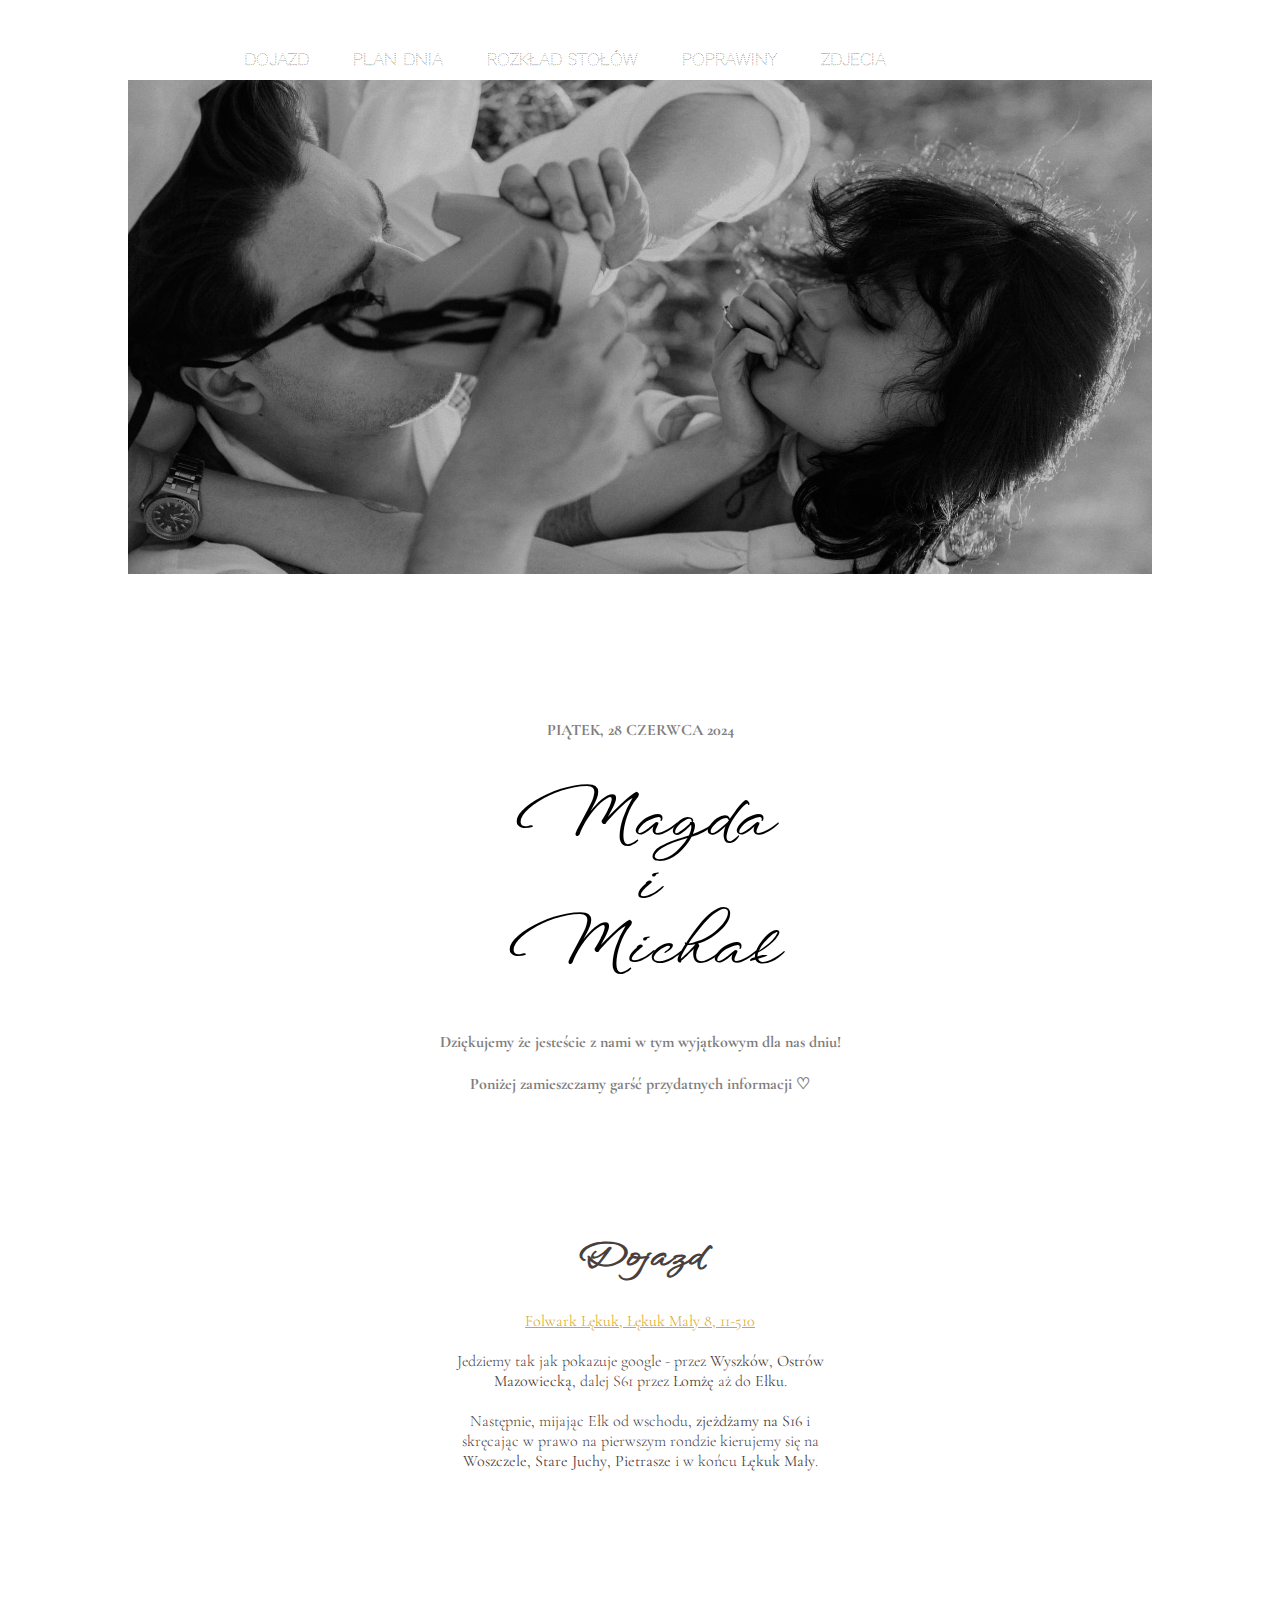
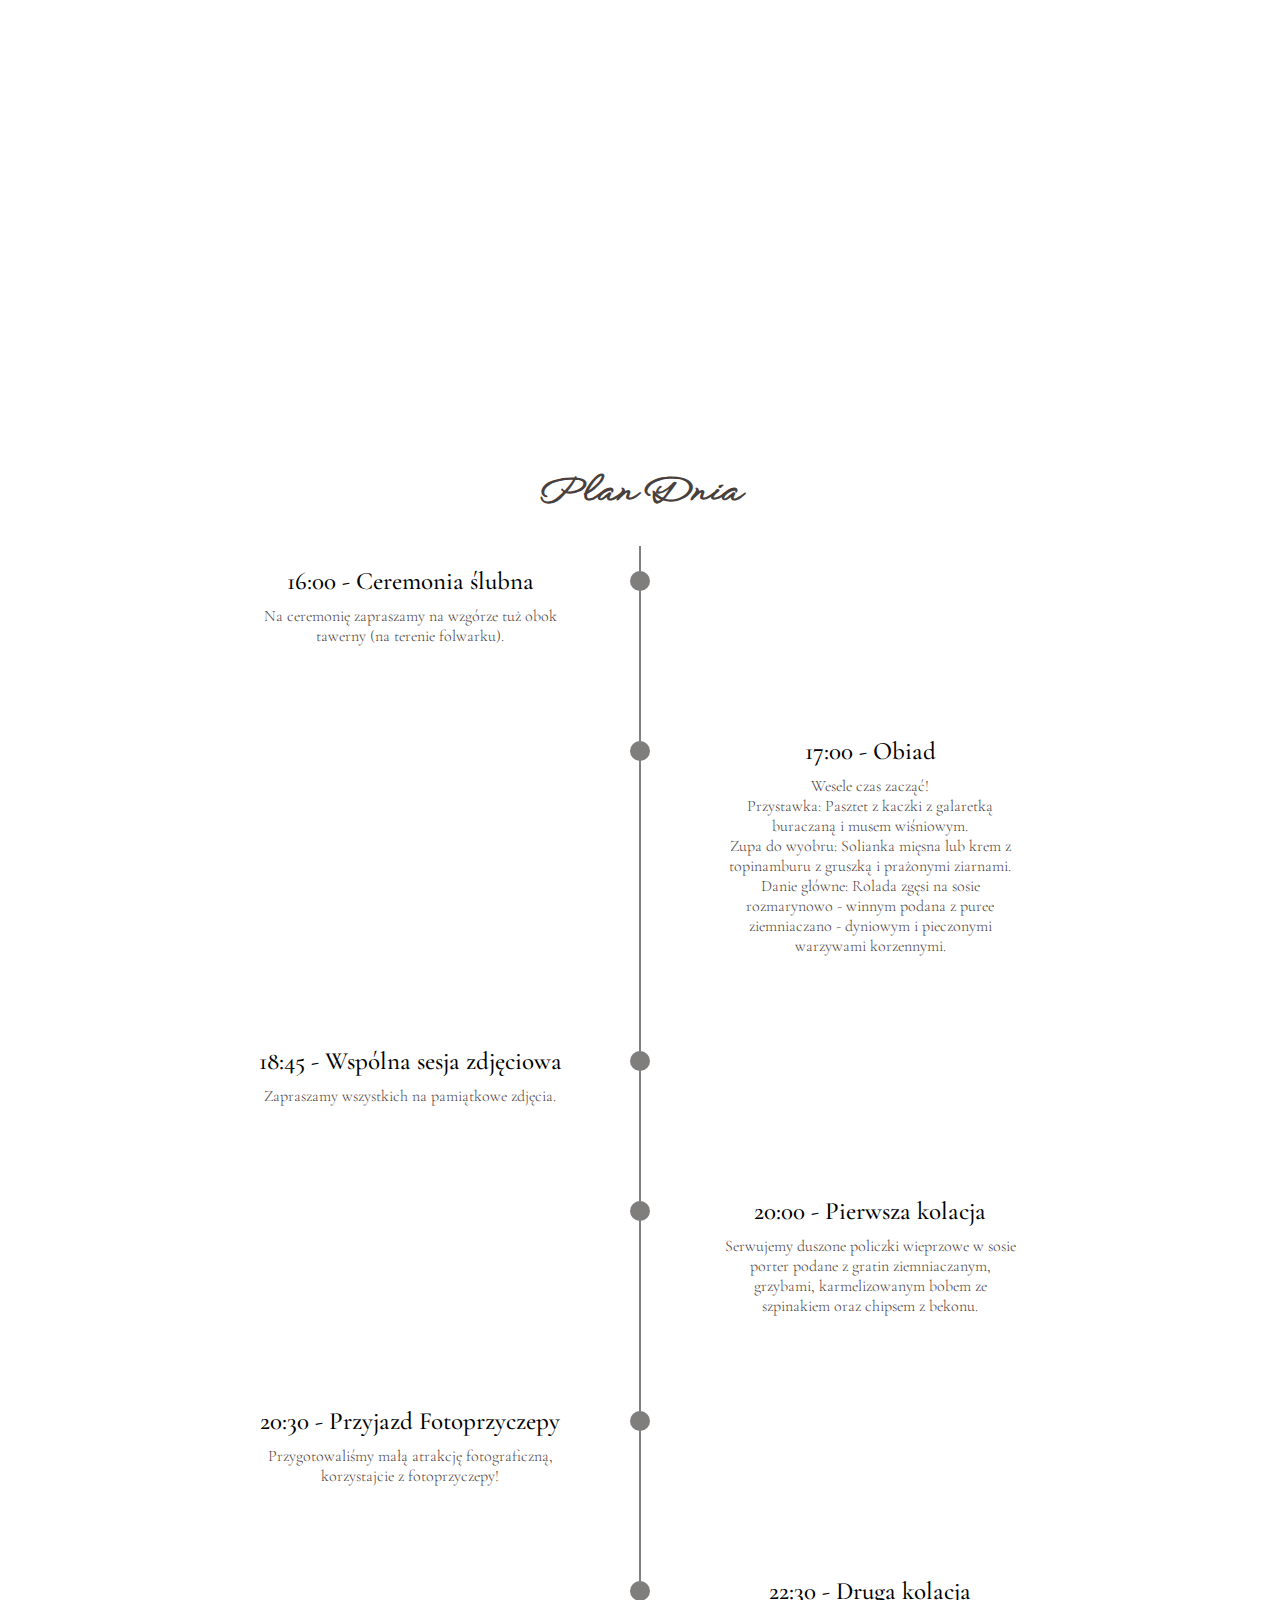
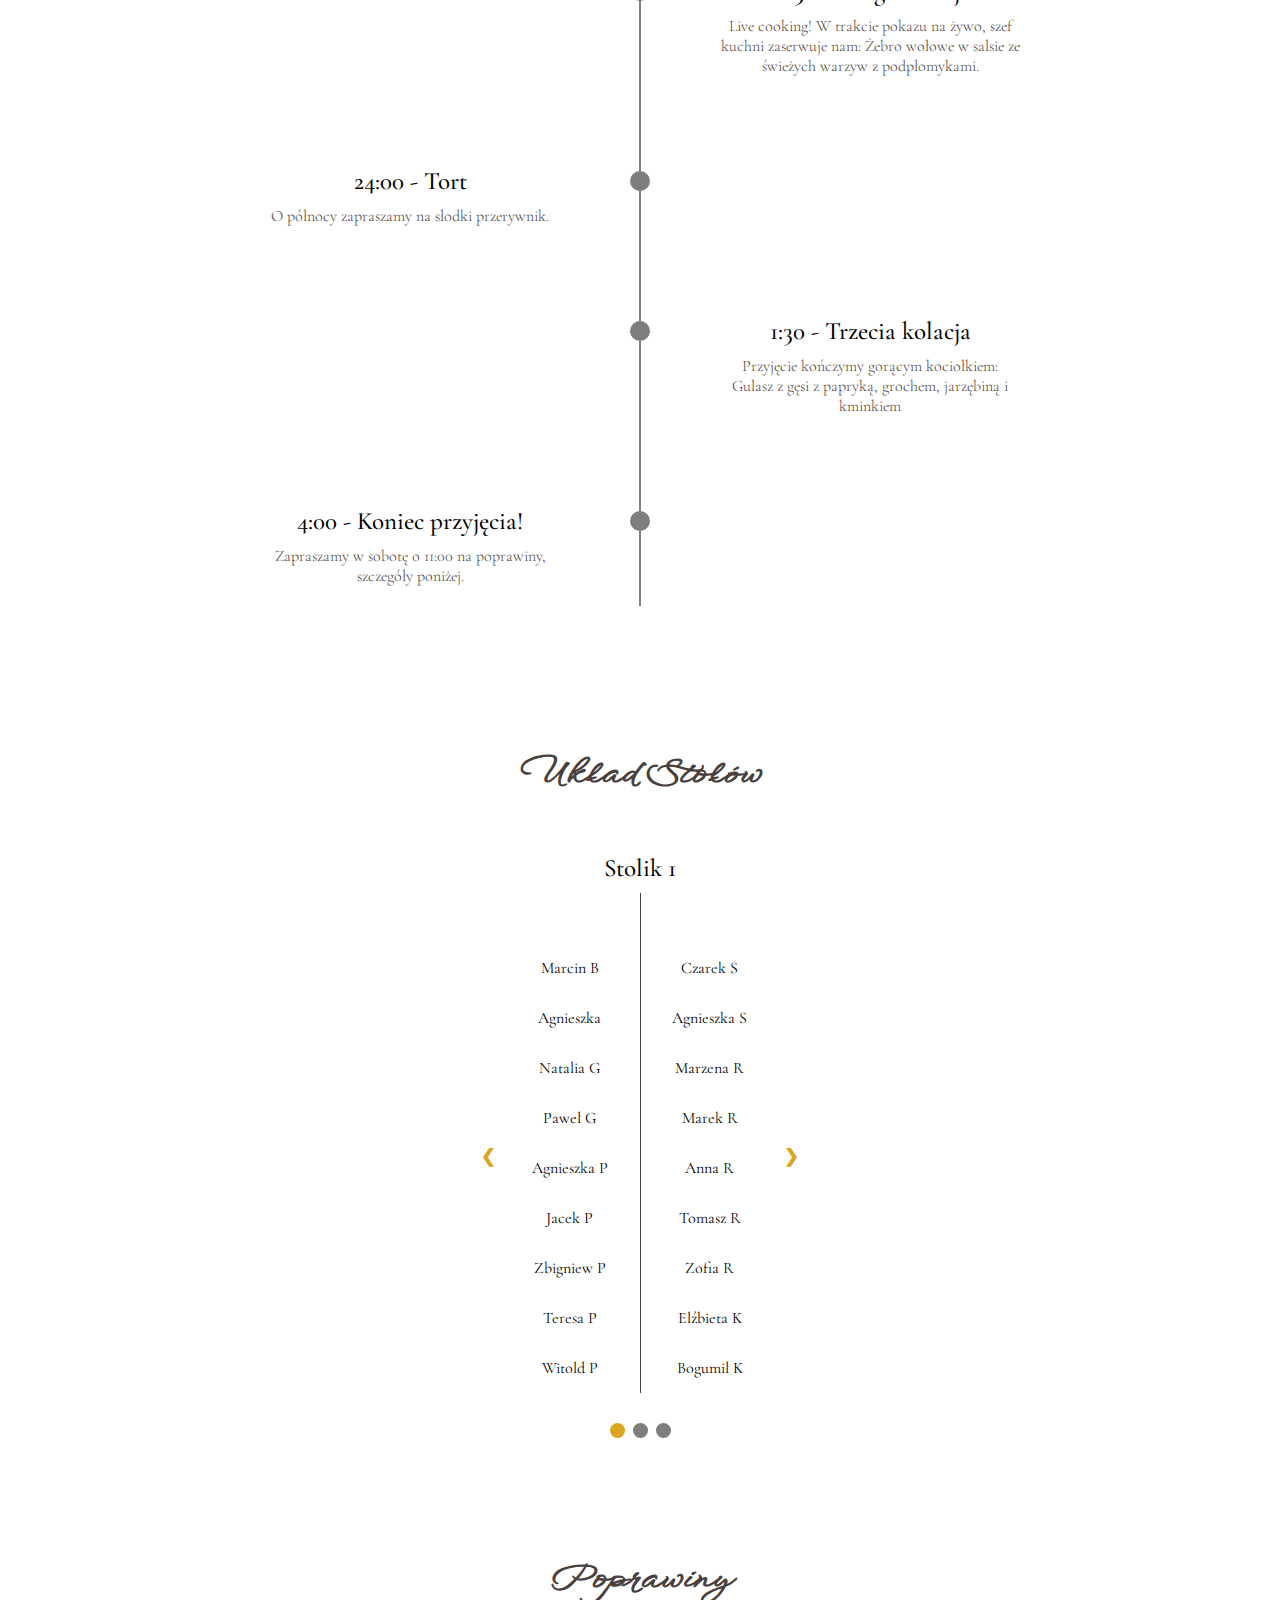
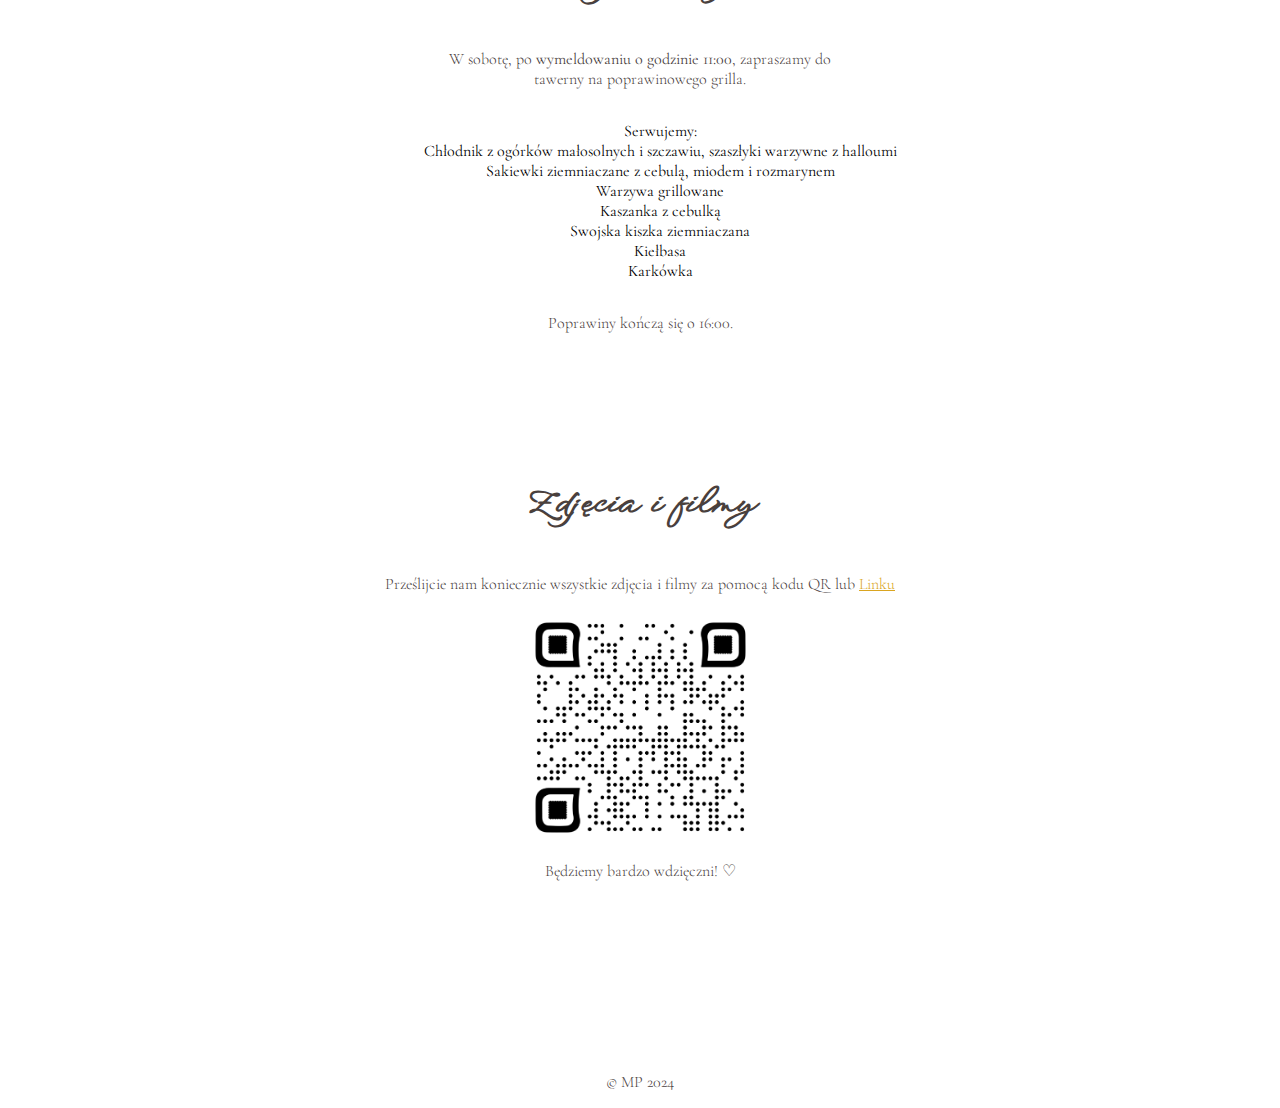
==== index.html @ 9e9f3f03 "first commit" ====
<!DOCTYPE html>
<html lang="en">
<head>
    <meta charset="UTF-8">
    <meta name="viewport" content="width=device-width, initial-scale=1.0">
    <title>Magda & Michał</title>
    <link href="style.css" rel="stylesheet">

</head>
<body>

    <header>

        <header-top>

            <nav>
                <a href="#directions">Dojazd</a>
                <a href="#plan">Plan dnia</a>
                <a href="#tables">Rozkład stołów</a>
                <!-- <a href="#menu">Menu</a> -->
                <a href="#afterparty">Poprawiny</a>
                <!-- <a href="#beforeparty">Dzien wczesniej</a> -->
                <a href="#media">Zdjecia</a>
                <!-- <a href="#contact">Kontakt</a> -->
            </nav>

        </header-top>

        <img src="img/wedding2.jpeg" alt="top-photo" id="top-photo">
        
    </header>

    <main>

        <hr>

        <section id="home">
            <object type="text/html" data="home.html" width="100%" height="400px"></object>
        </section>

        <hr>

        <section id="directions">
            <object type="text/html" data="directions.html" width="100%" max-width=500px height="730px"></object>
        </section>

        <hr style="visibility: hidden;">

        <section id="plan">
            <h2>Plan Dnia</h2>
            <object type="text/html" data="timeline/plan.html" width="100%" height=1670px></object>
        </section>

        <hr style="visibility: hidden;">



        <section id="tables">
            <object type="text/html" data="tables/tables.html" width="400px" height="800px" min-height="800px"></object>
        </section>

        <section id="afterparty">
            <object type="text/html" data="afterparty.html" width="100%" height="500px"></object>
        </section>

        <section id="media">
            <object type="text/html" data="media.html" width="100%" height="600px"></object>
        </section>

        <!-- <section id="beforeparty">
            <object type="text/html" data="beforeparty.html" width="100%" height="600px"></object>
        </section> -->

        <!-- <section id="contact">
            <object type="text/html" data="contact.html" width="100%" height="600px"></object>
        </section> -->

    </main>
    <footer>
        <p>© MP 2024 </p>
    </footer>
</body>
</html>
---- style.css ----
@import url('https://fonts.googleapis.com/css2?family=Bodoni+Moda:opsz,wght@6..96,400;6..96,700&family=Codystar&family=Cormorant+Garamond&family=Roboto+Mono:wght@300;500&family=WindSong:wght@400;500&display=swap');

:root {
    --main-color: black;
    --second-color: goldenrod;
    --third-color: rgb(73, 64, 61);
    --third-color-light: rgb(128, 125, 125);

    --font-color-main: black;
    --font-color-bright: white;
    --font-color-second: rgb(73, 64, 61);
    --font-color-third: rgb(128, 125, 125);

    --main-bg-color: #ffffff;

    --font-type-main: Cormorant Garamond;
    --font-type-handwriting: WindSong;
    --font-type-special: Codystar;

    --font-size-medium: 16px;
    --font-size-giant: 2em;
    --font-size-small: 14px;
    --font-size-large: 25px;
    --font-size-larger: 35px;
}


hr {
    width: 10%;
    border-color: var(--font-second);
    margin-top: 50px;
    margin-bottom: 50px;
    border: 0.5px solid var(--font-third);
}

body {
    font-family: var(--font-type-main);
    margin: 0;
    padding: 0;
    text-align: center;
    margin: 0 auto;
    overflow-x: hidden; /*this works, prevents vertical scroll*/
}



header-top {
    display: flex;
    justify-content: space-between;
    align-items: center;
    max-width: 65%;
    margin: 0 auto; /* Center the header */
    background-color: var(--main-bg-color);
    margin-top: 40px;
}

header-top h1 {
    font-family: var(--font-type-handwriting);
}

header-top, footer {
    background-color: var(--main-bg-color);
    text-align: center;
}

nav {
    text-align: center;
    padding: 10px 0;
}

nav a {
    font-family: var(--font-type-special);
    font-weight: 400;
    font-size: var(--font-size-medium);
    color: var(--main-color);
    text-decoration: none;
    padding: 0 20px;
    opacity: 1; /* Set initial opacity */
}

nav a:hover {
    transform: scale(1.2);
    color: var(--second-color);
}

#top-photo {
    max-width: 80%;
    min-width: 400px;
}

main {
    padding: 20px;
}

h1 {
    color: var(--main-color);
    margin: 50px 0;

}

h2 {
    color: var(--third-color);
    font-family: var(--font-type-handwriting);
    font-size: var(--font-size-larger);
}

h3 {
    font-weight: 500;
    font-size: var(--font-size-large);
    line-height: 30px;
    margin-bottom: 10px;
    font-family: var(--font-type-main);
}

h4 {
    color: var(--third-color-light);
}

p {
    color: var(--third-color);
    font-size: var(--font-size-medium);
    line-height: 20px;
    font-weight: 300;
    /* max-width: 400px; */
}

ul {
    list-style-type: none;
}

object {
    min-width: 360px;
    overflow: hidden; /* Prevent inner scrolling */
}

#directions p {
    max-width: 400px;
    margin: 0 auto; /* Center the paragraphs */
  }

#directions a:link, #media a:link {
    color: var(--second-color);
}

#directions a:visited, #media a:visited {
    color: var(--second-color);
}


#plan {
    overflow-y: hidden;
}

.timeline-content p {
    max-width: 300px;
    margin: 0 auto; /* Center the paragraphs */
}

#names-title {
    font-family: var(--font-type-handwriting);
    line-height: 1em;
}

#names-title p {
    margin-block-end: 0;
    margin-block-start: 0;
    color: var(--main-color);
    font-size: var(--font-size-giant);
    line-height: 1em;
    font-weight: 500;
}

#afterparty-container {
    display: flex;
    align-items: center;
    flex-direction: column;
}

#afterparty-container p {
    max-width: 400px;
}
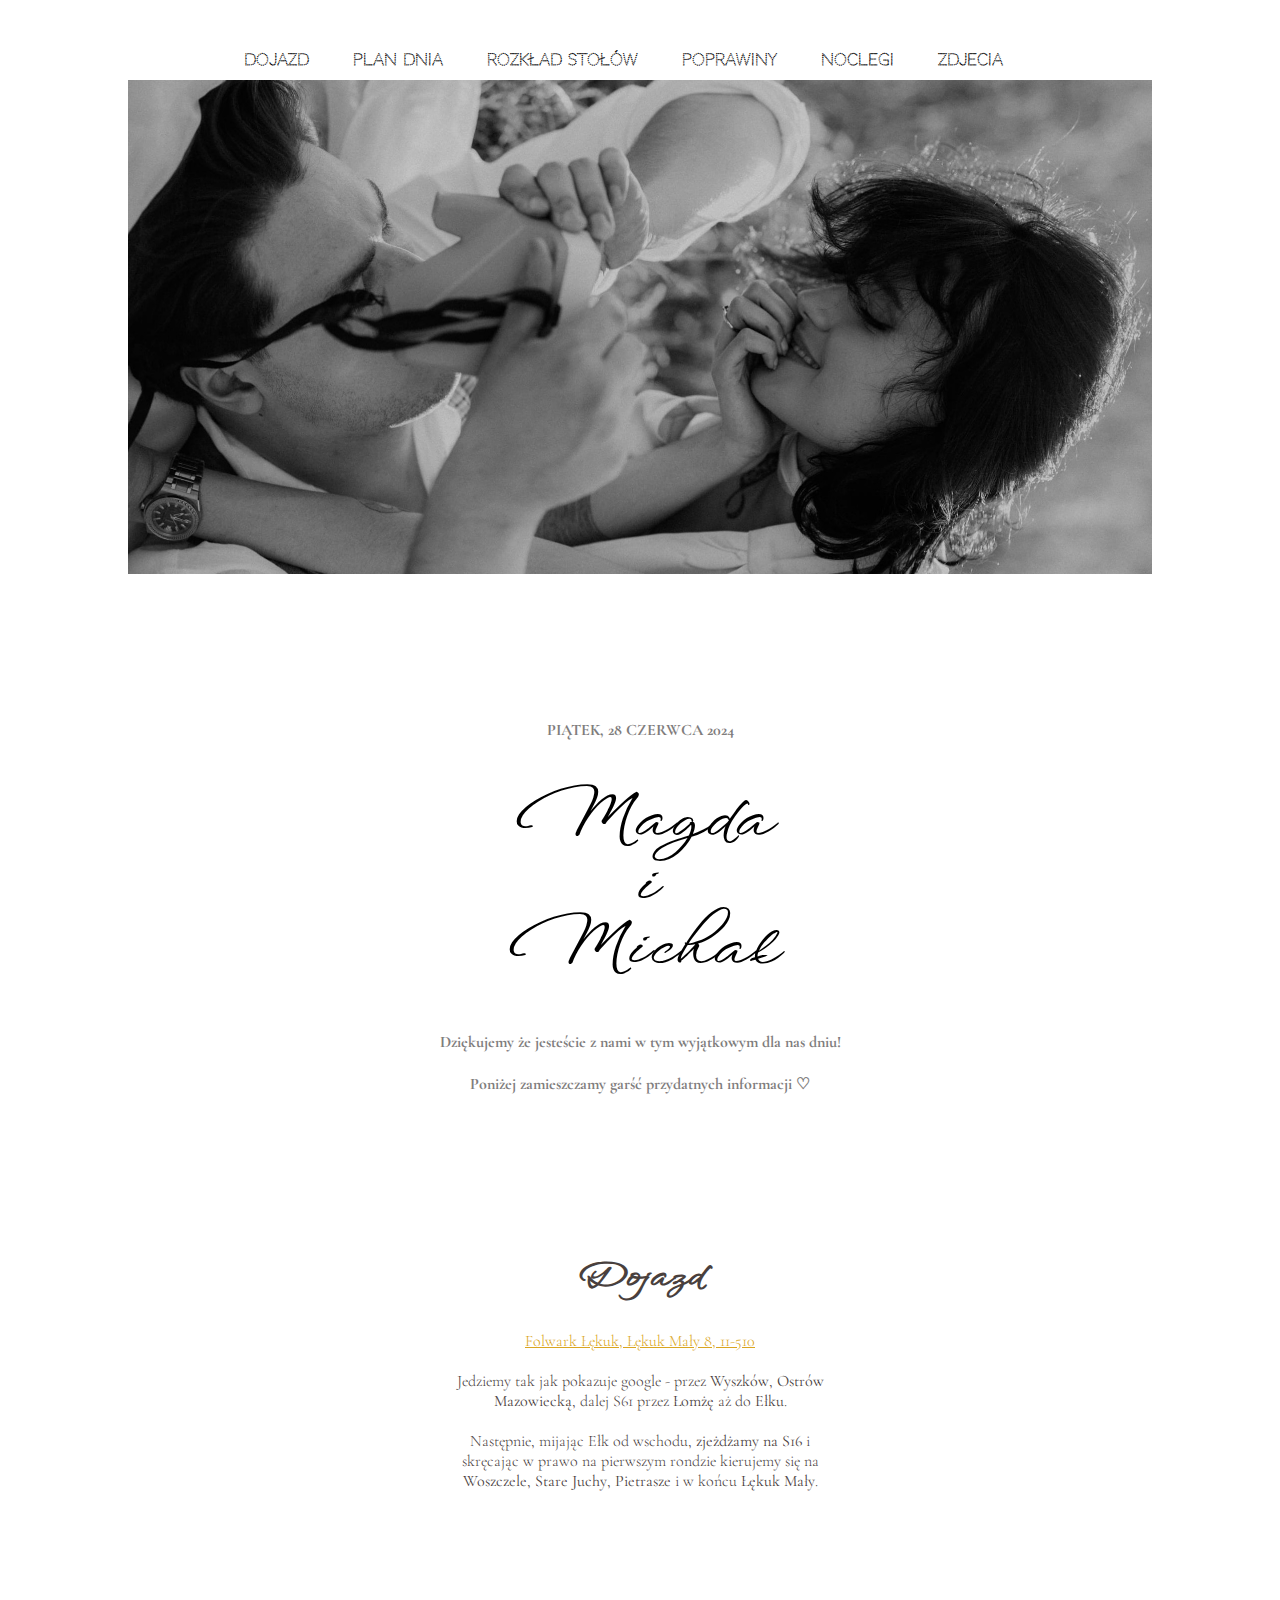
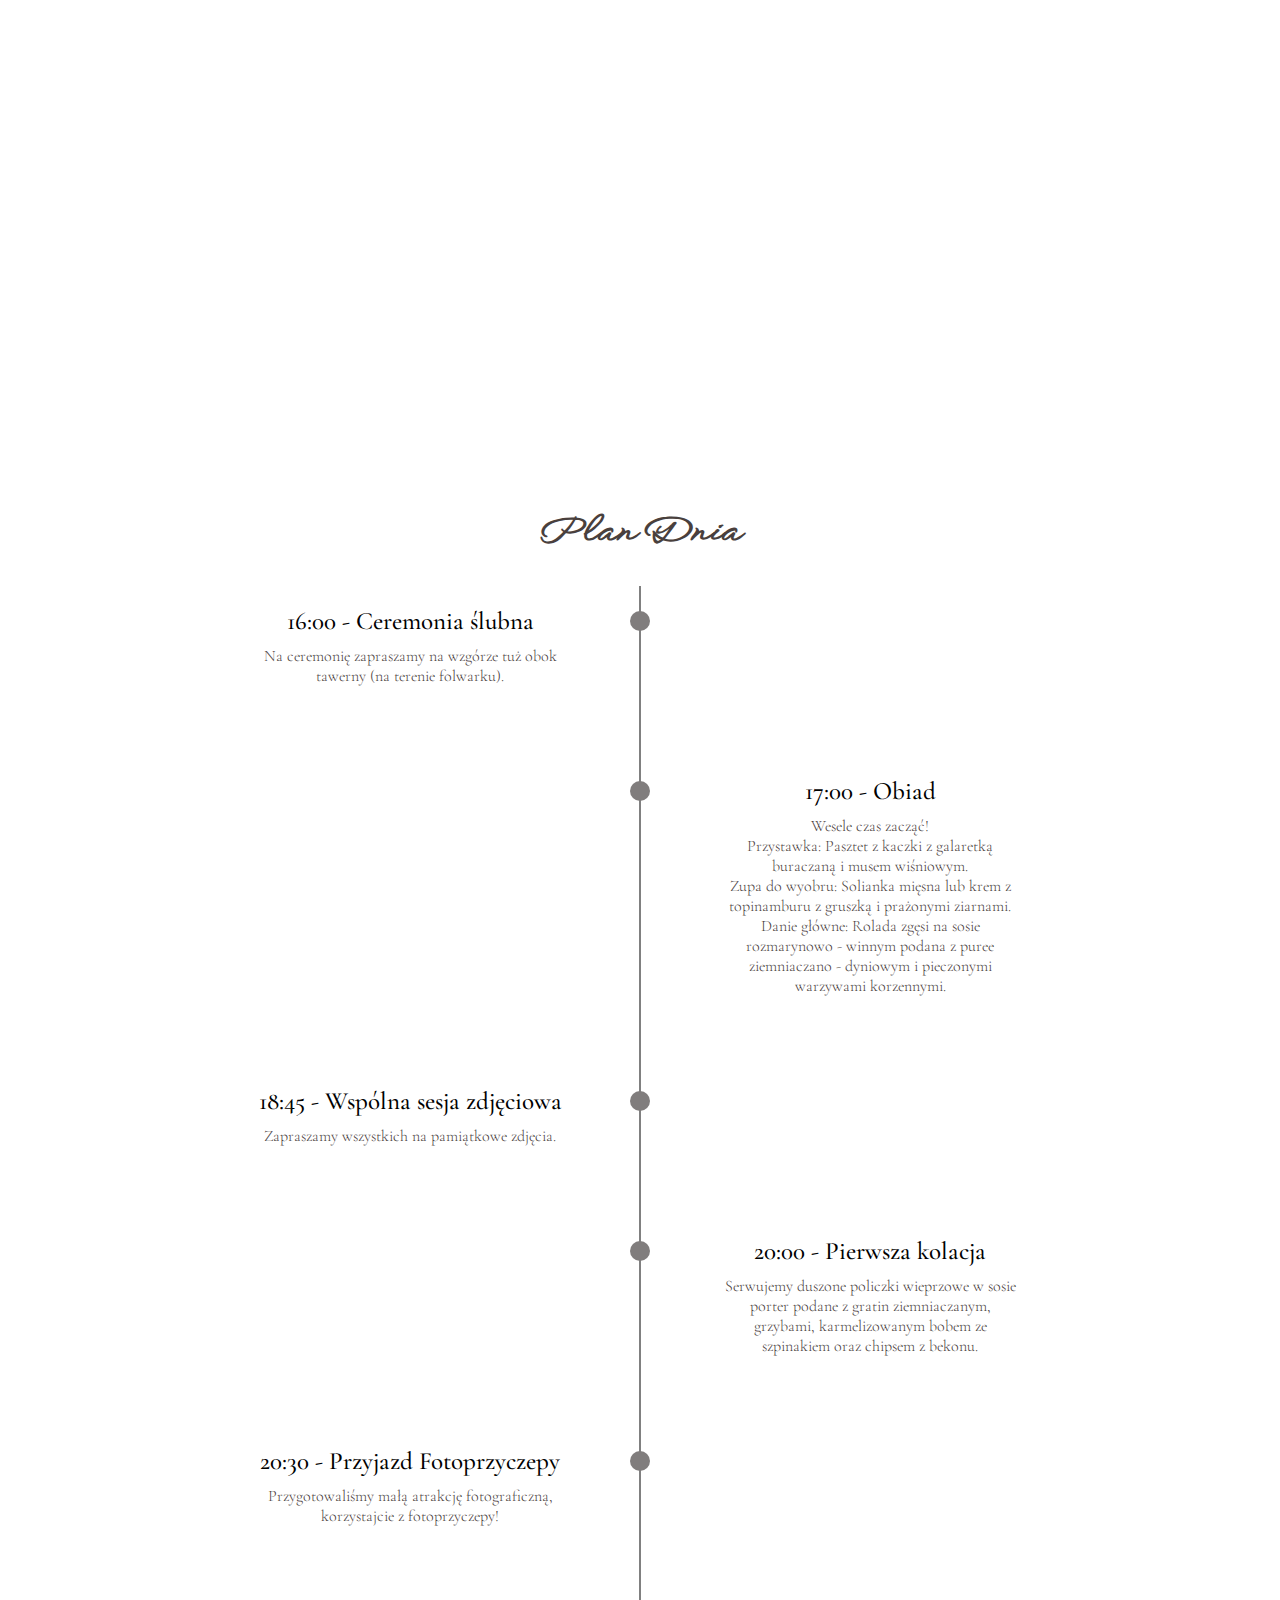
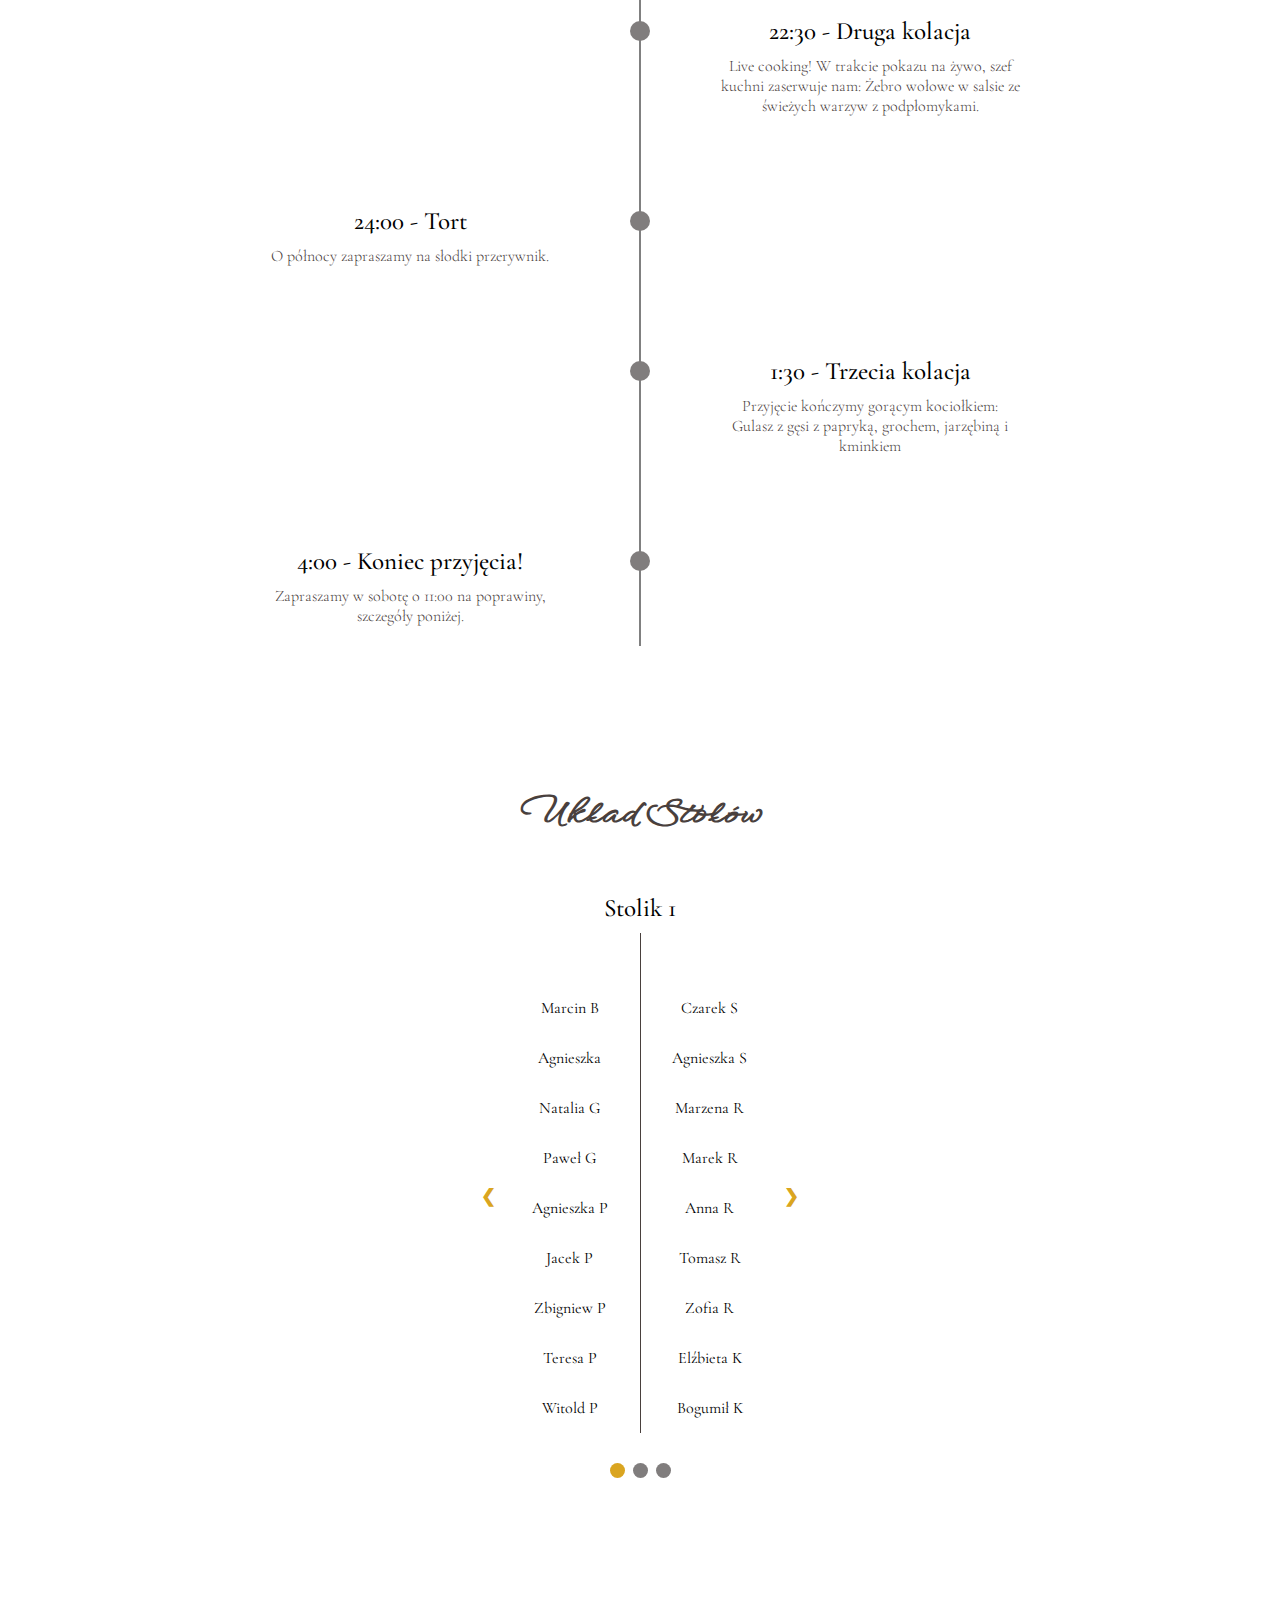
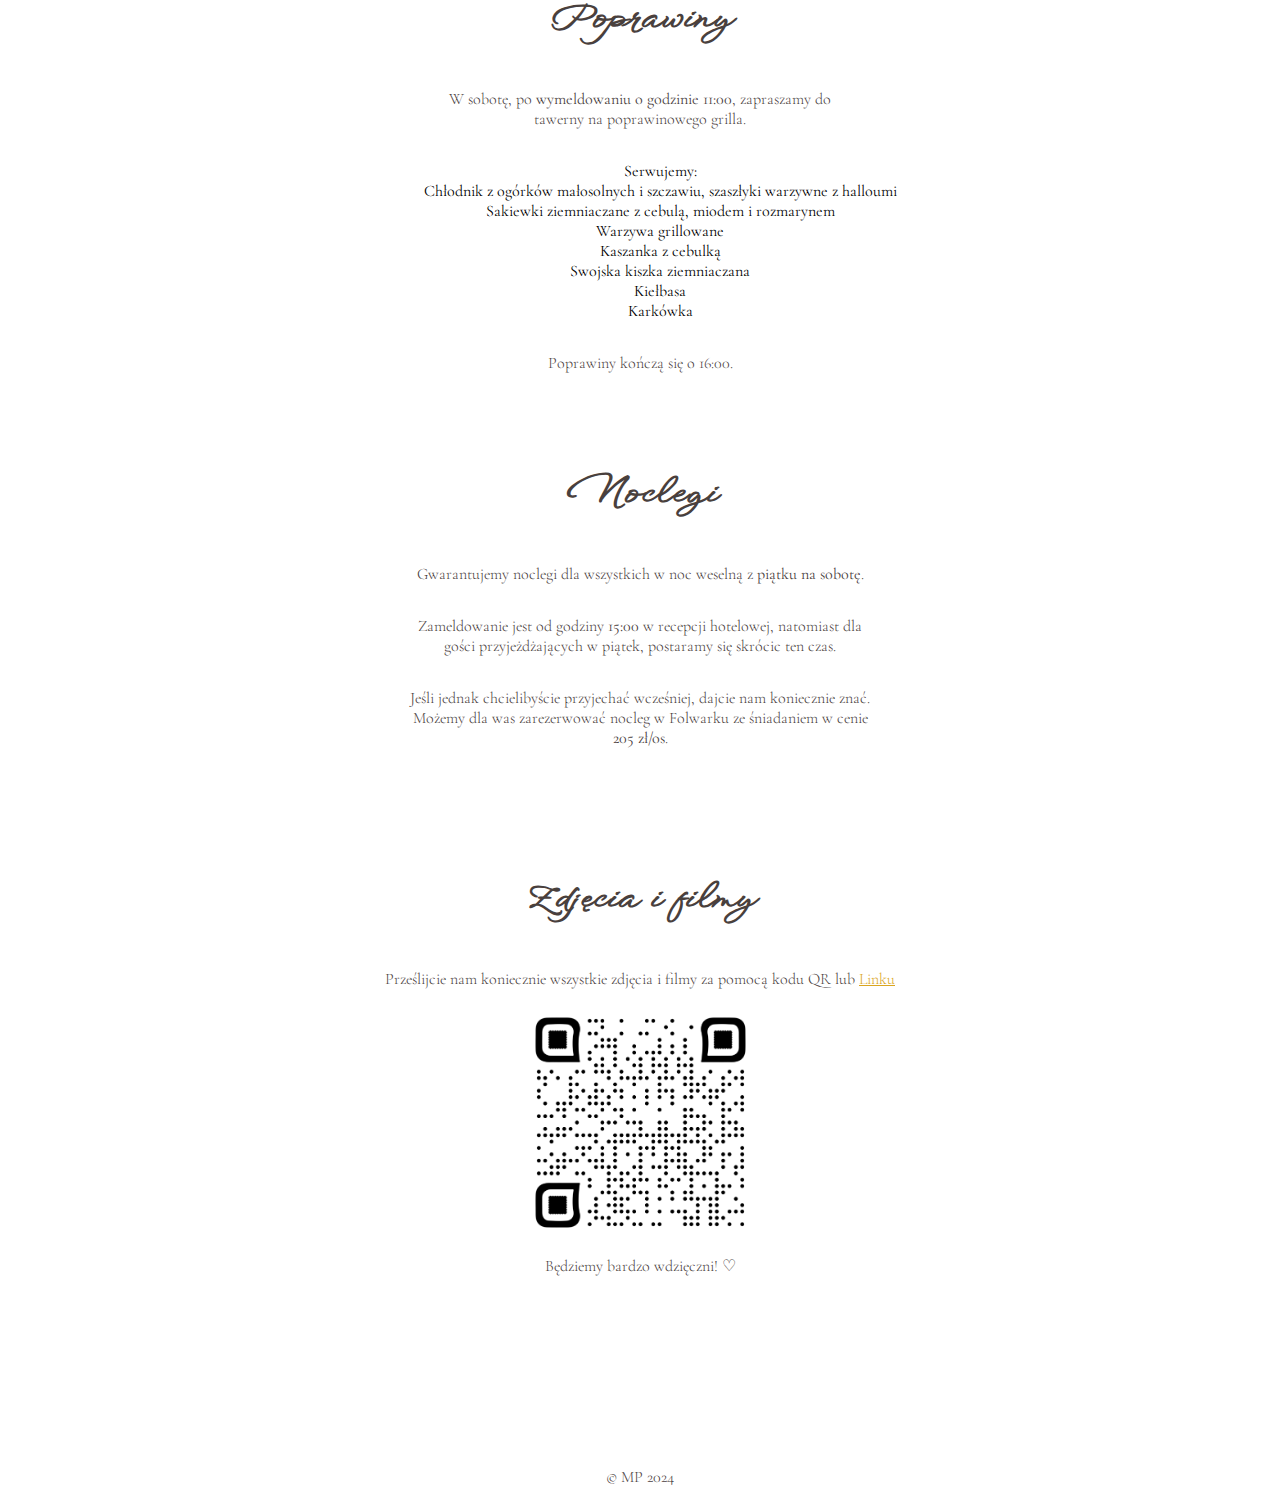
==== commit cd63195b: "feat: content edit" ====
--- a/index.html
+++ b/index.html
@@ -19,6 +19,7 @@
                 <a href="#tables">Rozkład stołów</a>
                 <!-- <a href="#menu">Menu</a> -->
                 <a href="#afterparty">Poprawiny</a>
+                <a href="#accomodation">Noclegi</a>
                 <!-- <a href="#beforeparty">Dzien wczesniej</a> -->
                 <a href="#media">Zdjecia</a>
                 <!-- <a href="#contact">Kontakt</a> -->
@@ -35,13 +36,13 @@
         <hr>
 
         <section id="home">
-            <object type="text/html" data="home.html" width="100%" height="400px"></object>
+            <object type="text/html" data="home.html" width="100%" height="420px"></object>
         </section>
 
         <hr>
 
         <section id="directions">
-            <object type="text/html" data="directions.html" width="100%" max-width=500px height="730px"></object>
+            <object type="text/html" data="directions.html" width="100%" max-width=500px height="750px"></object>
         </section>
 
         <hr style="visibility: hidden;">
@@ -53,14 +54,16 @@
 
         <hr style="visibility: hidden;">
 
-
-
         <section id="tables">
             <object type="text/html" data="tables/tables.html" width="400px" height="800px" min-height="800px"></object>
         </section>
 
         <section id="afterparty">
-            <object type="text/html" data="afterparty.html" width="100%" height="500px"></object>
+            <object type="text/html" data="afterparty.html" width="100%" height="450px"></object>
+        </section>
+
+        <section id="accomodation">
+            <object type="text/html" data="accomodation.html" width="500px" height="400px"></object>
         </section>
 
         <section id="media">
--- a/style.css
+++ b/style.css
@@ -70,7 +70,7 @@
 
 nav a {
     font-family: var(--font-type-special);
-    font-weight: 400;
+    font-weight: 800;
     font-size: var(--font-size-medium);
     color: var(--main-color);
     text-decoration: none;
